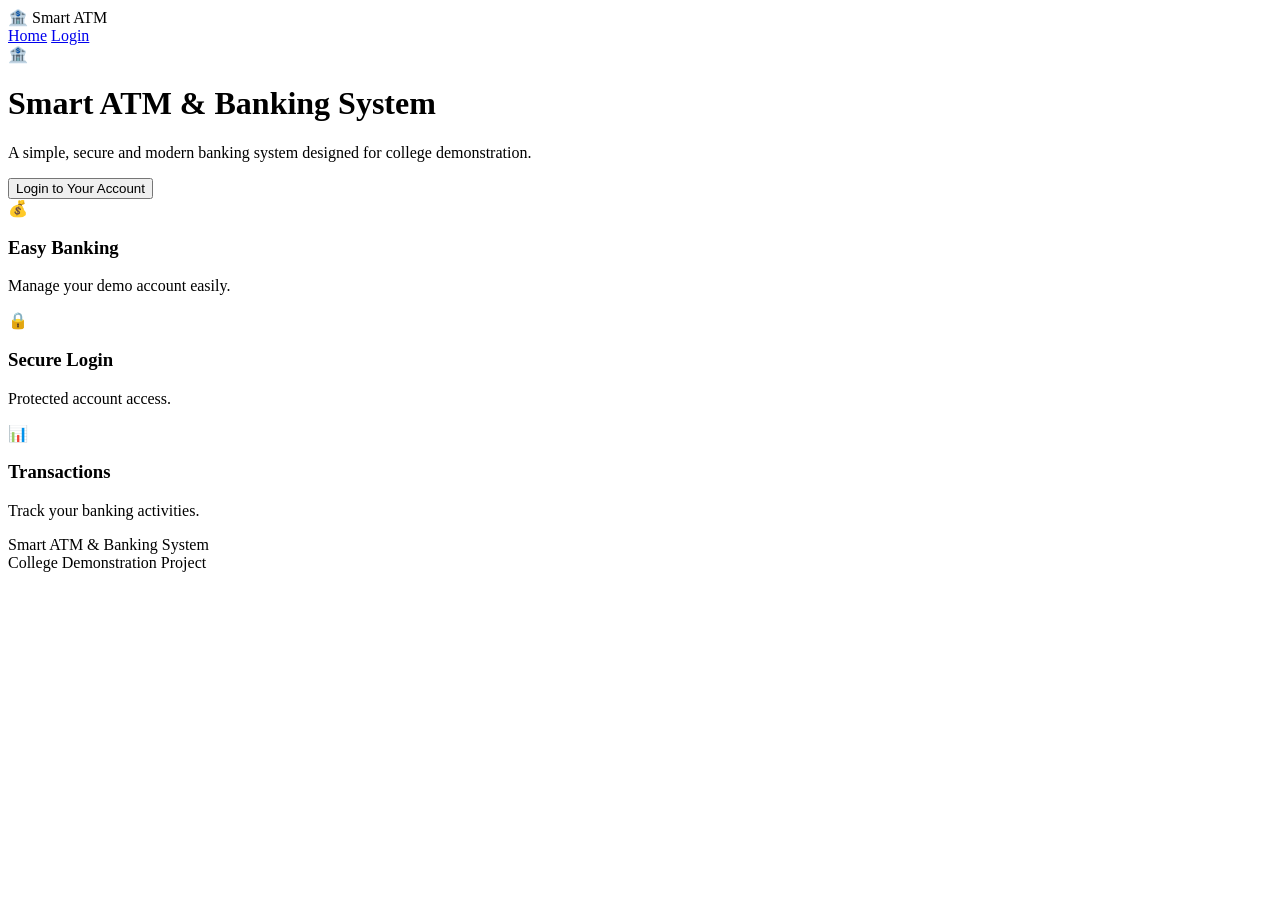
==== index.html @ d429cb69 "Add files via upload" ====
﻿<!DOCTYPE html>
<html>

<head>
    <title>Smart ATM & Banking System</title>

    <link rel="stylesheet" href="style.css">
</head>

<body class="home-page">

    <!-- NAVIGATION -->

    <nav class="home-navbar">

        <div class="logo">
            🏦 Smart ATM
        </div>

        <div class="home-links">
            <a href="index.html">Home</a>
            <a href="login.html">Login</a>
        </div>

    </nav>


    <!-- HERO SECTION -->

    <main class="home-hero">

        <div class="hero-content">

            <div class="hero-icon">
                🏦
            </div>

            <h1>
                Smart ATM & Banking System
            </h1>

            <p>
                A simple, secure and modern banking system
                designed for college demonstration.
            </p>

            <a href="login.html">
                <button class="hero-login-button">
                    Login to Your Account
                </button>
            </a>

        </div>


        <!-- FEATURES -->

        <div class="home-features">

            <div class="feature-card">
                <span>💰</span>
                <h3>Easy Banking</h3>
                <p>Manage your demo account easily.</p>
            </div>

            <div class="feature-card">
                <span>🔒</span>
                <h3>Secure Login</h3>
                <p>Protected account access.</p>
            </div>

            <div class="feature-card">
                <span>📊</span>
                <h3>Transactions</h3>
                <p>Track your banking activities.</p>
            </div>

        </div>

    </main>


    <!-- FOOTER -->

    <footer class="home-footer">

        Smart ATM & Banking System
        <br>

        College Demonstration Project

    </footer>

</body>

</html>
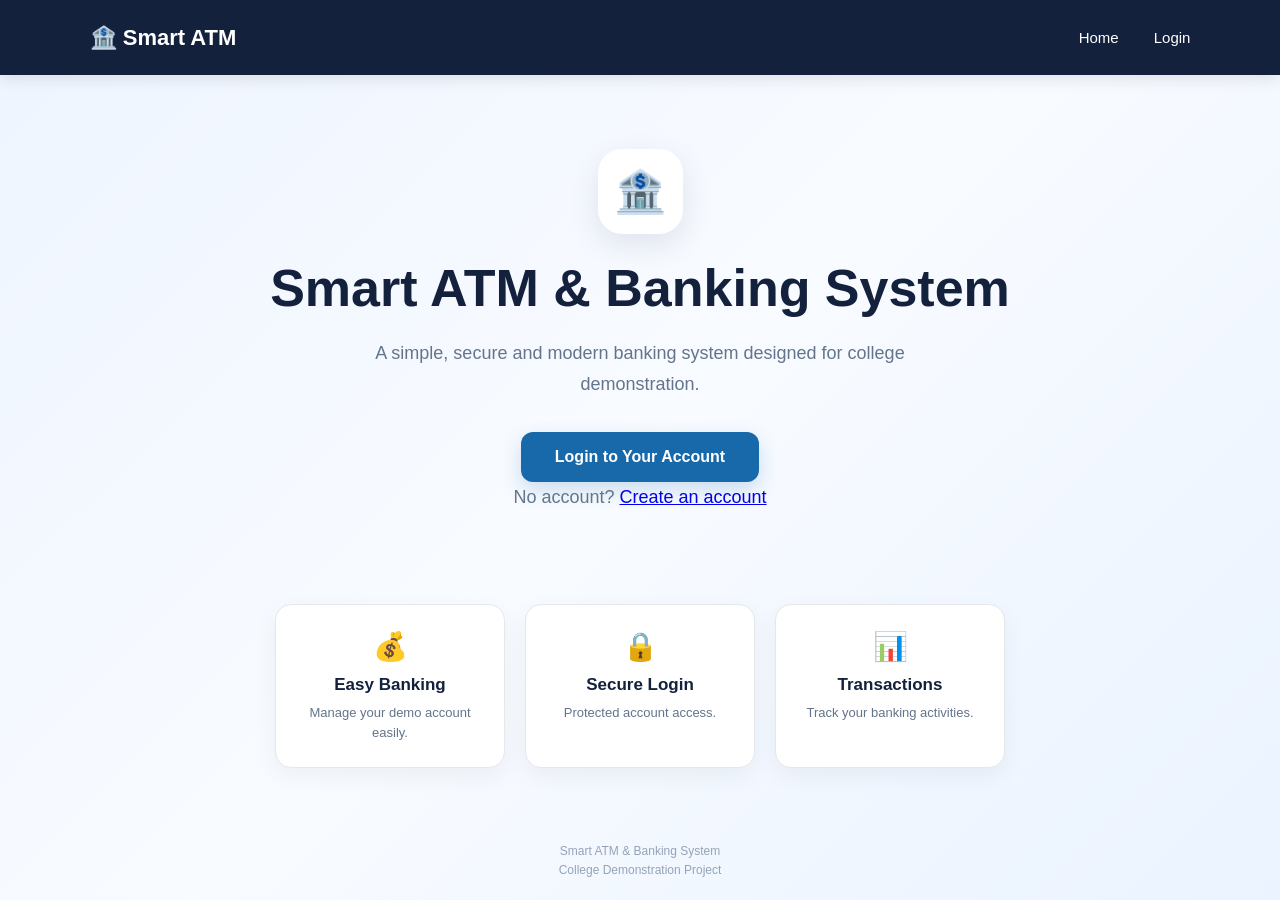
==== commit 7abd6d3c: "Update index.html" ====
--- a/index.html
+++ b/index.html
@@ -45,10 +45,15 @@
             </p>
 
             <a href="login.html">
-                <button class="hero-login-button">
-                    Login to Your Account
-                </button>
-            </a>
+    <button class="hero-login-button">
+        Login to Your Account
+    </button>
+</a>
+
+<p class="create-account-text">
+    No account?
+    <a href="create-account.html">Create an account</a>
+</p>
 
         </div>
 
@@ -93,4 +98,4 @@
 
 </body>
 
-</html>+</html>
--- a/style.css
+++ b/style.css
@@ -0,0 +1,849 @@
+﻿/* ================================
+   GLOBAL
+================================ */
+
+* {
+    margin: 0;
+    padding: 0;
+    box-sizing: border-box;
+}
+
+body {
+    font-family: "Segoe UI", Arial, sans-serif;
+    background: #f5f7fb;
+    color: #1e293b;
+}
+
+
+/* ================================
+   NAVBAR
+================================ */
+
+.navbar {
+    height: 72px;
+    background: #14213d;
+    color: white;
+    display: flex;
+    justify-content: space-between;
+    align-items: center;
+    padding: 0 40px;
+    box-shadow: 0 3px 12px rgba(0,0,0,0.08);
+}
+
+    .navbar h2 {
+        font-size: 24px;
+        font-weight: 700;
+    }
+
+    .navbar a {
+        color: white;
+        text-decoration: none;
+        margin-left: 28px;
+        font-size: 15px;
+    }
+
+        .navbar a:hover {
+            color: #8ecae6;
+        }
+
+
+/* ================================
+   MAIN LAYOUT
+================================ */
+
+.main-container {
+    display: flex;
+    min-height: calc(100vh - 72px);
+}
+
+
+/* ================================
+   SIDEBAR
+================================ */
+
+.sidebar {
+    width: 245px;
+    background: #ffffff;
+    padding: 30px 18px;
+    border-right: 1px solid #e5e7eb;
+}
+
+    .sidebar h3 {
+        color: #64748b;
+        font-size: 13px;
+        text-transform: uppercase;
+        letter-spacing: 1px;
+        margin-bottom: 20px;
+        padding-left: 12px;
+    }
+
+    .sidebar button {
+        width: 100%;
+        background: transparent;
+        color: #475569;
+        border: none;
+        text-align: left;
+        padding: 14px 16px;
+        margin-bottom: 8px;
+        border-radius: 10px;
+        cursor: pointer;
+        font-size: 15px;
+        transition: 0.2s;
+    }
+
+        .sidebar button:hover {
+            background: #eef6ff;
+            color: #1769aa;
+            transform: translateX(3px);
+        }
+
+
+/* ================================
+   CONTENT
+================================ */
+
+.content {
+    flex: 1;
+    padding: 45px;
+    background: #f5f7fb;
+}
+
+    .content h1 {
+        font-size: 32px;
+        color: #14213d;
+        margin-bottom: 10px;
+    }
+
+    .content > div > p {
+        color: #64748b;
+    }
+
+
+/* ================================
+   BALANCE CARD
+================================ */
+
+.balance-card {
+    width: 100%;
+    max-width: 750px;
+    margin-top: 30px;
+    padding: 35px;
+    background: linear-gradient( 135deg, #14213d, #2457a6 );
+    color: white;
+    border-radius: 20px;
+    box-shadow: 0 12px 30px rgba(20,33,61,0.20);
+}
+
+    .balance-card p {
+        color: #dbeafe;
+        margin-bottom: 12px;
+    }
+
+    .balance-card h1 {
+        color: white;
+        font-size: 40px;
+    }
+
+
+/* ================================
+   QUICK ACTIONS
+================================ */
+
+.quick-actions {
+    display: flex;
+    gap: 15px;
+    margin-top: 30px;
+    flex-wrap: wrap;
+}
+
+    .quick-actions button {
+        background: white;
+        color: #14213d;
+        border: 1px solid #e2e8f0;
+        padding: 15px 24px;
+        border-radius: 12px;
+        cursor: pointer;
+        font-size: 15px;
+        font-weight: 600;
+        transition: 0.2s;
+        box-shadow: 0 4px 12px rgba(0,0,0,0.05);
+    }
+
+        .quick-actions button:hover {
+            background: #1769aa;
+            color: white;
+            transform: translateY(-2px);
+        }
+
+
+/* ================================
+   OPERATION SCREENS
+================================ */
+
+.operation-screen {
+    display: none;
+    max-width: 850px;
+}
+
+    .operation-screen h1 {
+        font-size: 34px;
+        color: #14213d;
+        margin-bottom: 8px;
+    }
+
+
+/* ================================
+   OPERATION CARD
+================================ */
+
+.operation-card {
+    background: white;
+    max-width: 700px;
+    margin-top: 35px;
+    padding: 42px;
+    border-radius: 20px;
+    border: 1px solid #e5e7eb;
+    box-shadow: 0 10px 30px rgba(0,0,0,0.06);
+}
+
+    .operation-card h3 {
+        color: #64748b;
+        font-size: 14px;
+        margin-bottom: 8px;
+    }
+
+    .operation-card h2 {
+        color: #14213d;
+        font-size: 30px;
+        margin-bottom: 35px;
+    }
+
+
+    /* ================================
+   LABEL
+================================ */
+
+    .operation-card label {
+        display: block;
+        color: #334155;
+        font-weight: 600;
+        margin-bottom: 10px;
+    }
+
+
+    /* ================================
+   INPUT BOX
+================================ */
+
+    .operation-card input {
+        width: 100%;
+        height: 58px;
+        padding: 0 18px;
+        margin-bottom: 22px;
+        border: 2px solid #e2e8f0;
+        border-radius: 12px;
+        background: #f8fafc;
+        color: #1e293b;
+        font-size: 17px;
+        outline: none;
+        transition: 0.2s;
+    }
+
+        .operation-card input:focus {
+            border-color: #3b82f6;
+            background: white;
+            box-shadow: 0 0 0 4px rgba(59,130,246,0.10);
+        }
+
+        .operation-card input::placeholder {
+            color: #94a3b8;
+        }
+
+
+    /* ================================
+   OPERATION BUTTON
+================================ */
+
+    .operation-card button {
+        width: 100%;
+        height: 56px;
+        background: #1769aa;
+        color: white;
+        border: none;
+        border-radius: 12px;
+        font-size: 16px;
+        font-weight: 600;
+        cursor: pointer;
+        transition: 0.2s;
+    }
+
+        .operation-card button:hover {
+            background: #12558a;
+            transform: translateY(-1px);
+            box-shadow: 0 6px 15px rgba(23,105,170,0.20);
+        }
+
+
+/* ================================
+   MESSAGES
+================================ */
+
+#depositMessage,
+#withdrawMessage,
+#transferMessage {
+    margin-top: 18px;
+    font-weight: 600;
+    color: #1769aa;
+}
+
+
+/* ================================
+   TRANSACTION HISTORY
+================================ */
+
+.transaction-card {
+    background: white;
+    max-width: 850px;
+    margin-top: 30px;
+    padding: 25px;
+    border-radius: 18px;
+    border: 1px solid #e5e7eb;
+    box-shadow: 0 8px 25px rgba(0,0,0,0.05);
+}
+
+    .transaction-card ul {
+        list-style: none;
+        padding: 0;
+    }
+
+    .transaction-card li {
+        padding: 18px;
+        border-bottom: 1px solid #eef2f7;
+        color: #475569;
+    }
+
+        .transaction-card li:last-child {
+            border-bottom: none;
+        }
+
+
+/* ================================
+   MOBILE
+================================ */
+
+@media (max-width: 768px) {
+
+    .main-container {
+        flex-direction: column;
+    }
+
+    .sidebar {
+        width: 100%;
+        border-right: none;
+        border-bottom: 1px solid #e5e7eb;
+    }
+
+    .content {
+        padding: 25px;
+    }
+
+    .navbar {
+        padding: 0 20px;
+    }
+
+        .navbar a {
+            margin-left: 12px;
+        }
+
+    .operation-card {
+        padding: 25px;
+    }
+
+    .balance-card h1 {
+        font-size: 32px;
+    }
+}
+
+/* ================================
+   LOGIN PAGE
+================================ */
+
+.login-page {
+    min-height: 100vh;
+    display: flex;
+    justify-content: center;
+    align-items: center;
+    background: linear-gradient( 135deg, #eef5ff, #f8fbff );
+    padding: 20px;
+}
+
+
+/* LOGIN CARD */
+
+.login-container {
+    width: 100%;
+    max-width: 440px;
+    background: white;
+    padding: 45px;
+    border-radius: 22px;
+    text-align: center;
+    box-shadow: 0 15px 45px rgba(20, 33, 61, 0.12);
+    border: 1px solid #e5e7eb;
+}
+
+
+/* ICON */
+
+.login-icon {
+    width: 70px;
+    height: 70px;
+    margin: 0 auto 20px;
+    display: flex;
+    align-items: center;
+    justify-content: center;
+    background: #eef6ff;
+    border-radius: 18px;
+    font-size: 34px;
+}
+
+
+/* HEADING */
+
+.login-container h1 {
+    color: #14213d;
+    font-size: 30px;
+    margin-bottom: 8px;
+}
+
+
+/* DESCRIPTION */
+
+.login-container > p {
+    color: #64748b;
+    margin-bottom: 30px;
+    font-size: 15px;
+}
+
+
+/* LABEL */
+
+.login-container label {
+    display: block;
+    text-align: left;
+    color: #334155;
+    font-size: 14px;
+    font-weight: 600;
+    margin-bottom: 8px;
+}
+
+
+/* INPUT */
+
+.login-container input {
+    width: 100%;
+    height: 55px;
+    padding: 0 16px;
+    margin-bottom: 20px;
+    border: 2px solid #e2e8f0;
+    border-radius: 11px;
+    background: #f8fafc;
+    font-size: 16px;
+    outline: none;
+}
+
+
+    .login-container input:focus {
+        border-color: #3b82f6;
+        background: white;
+        box-shadow: 0 0 0 4px rgba(59,130,246,0.10);
+    }
+
+
+/* LOGIN BUTTON */
+
+.login-container button {
+    width: 100%;
+    height: 55px;
+    border: none;
+    border-radius: 11px;
+    background: #1769aa;
+    color: white;
+    font-size: 16px;
+    font-weight: 600;
+    cursor: pointer;
+    margin-top: 5px;
+}
+
+
+    .login-container button:hover {
+        background: #12558a;
+        transform: translateY(-1px);
+    }
+
+
+/* ERROR MESSAGE */
+
+#message {
+    margin-top: 15px;
+    color: #dc2626;
+    font-size: 14px;
+    font-weight: 600;
+}
+
+
+/* DEMO INFORMATION */
+
+.demo-info {
+    margin-top: 25px;
+    padding: 15px;
+    background: #f8fafc;
+    border-radius: 10px;
+    color: #64748b;
+    font-size: 13px;
+    line-height: 1.6;
+}
+/* ================================
+   HOME PAGE
+================================ */
+
+.home-page {
+    min-height: 100vh;
+    background: linear-gradient( 135deg, #eef5ff 0%, #f8fbff 50%, #eaf3ff 100% );
+    color: #14213d;
+    display: flex;
+    flex-direction: column;
+}
+
+
+/* ================================
+   HOME NAVBAR
+================================ */
+
+.home-navbar {
+    height: 75px;
+    width: 100%;
+    background: #14213d;
+    color: white;
+    display: flex;
+    align-items: center;
+    justify-content: space-between;
+    padding: 0 7%;
+    box-shadow: 0 4px 15px rgba(0,0,0,0.10);
+}
+
+
+.logo {
+    font-size: 22px;
+    font-weight: 700;
+}
+
+
+.home-links {
+    display: flex;
+    gap: 35px;
+}
+
+
+    .home-links a {
+        color: white;
+        text-decoration: none;
+        font-size: 15px;
+        font-weight: 500;
+        transition: 0.2s;
+    }
+
+
+        .home-links a:hover {
+            color: #8ecae6;
+        }
+
+
+/* ================================
+   HERO
+================================ */
+
+.home-hero {
+    flex: 1;
+    width: 100%;
+    display: flex;
+    flex-direction: column;
+    align-items: center;
+    justify-content: center;
+    text-align: center;
+    padding: 70px 20px 50px;
+}
+
+
+.hero-content {
+    max-width: 850px;
+}
+
+
+/* ICON */
+
+.hero-icon {
+    width: 85px;
+    height: 85px;
+    margin: 0 auto 25px;
+    display: flex;
+    align-items: center;
+    justify-content: center;
+    background: white;
+    border-radius: 24px;
+    font-size: 42px;
+    box-shadow: 0 10px 30px rgba(20,33,61,0.10);
+}
+
+
+/* HEADING */
+
+.hero-content h1 {
+    font-size: 52px;
+    line-height: 1.15;
+    color: #14213d;
+    margin-bottom: 20px;
+}
+
+
+/* DESCRIPTION */
+
+.hero-content p {
+    max-width: 650px;
+    margin: 0 auto 32px;
+    color: #64748b;
+    font-size: 18px;
+    line-height: 1.7;
+}
+
+
+/* LOGIN BUTTON */
+
+.hero-login-button {
+    padding: 16px 34px;
+    background: #1769aa;
+    color: white;
+    border: none;
+    border-radius: 12px;
+    font-size: 16px;
+    font-weight: 600;
+    cursor: pointer;
+    box-shadow: 0 8px 20px rgba(23,105,170,0.20);
+    transition: 0.2s;
+}
+
+
+    .hero-login-button:hover {
+        background: #12558a;
+        transform: translateY(-2px);
+        box-shadow: 0 12px 25px rgba(23,105,170,0.25);
+    }
+
+
+/* ================================
+   FEATURE CARDS
+================================ */
+
+.home-features {
+    display: flex;
+    justify-content: center;
+    gap: 20px;
+    margin-top: 60px;
+    flex-wrap: wrap;
+}
+
+
+.feature-card {
+    width: 230px;
+    background: white;
+    padding: 25px 20px;
+    border-radius: 16px;
+    border: 1px solid #e5e7eb;
+    box-shadow: 0 8px 25px rgba(0,0,0,0.05);
+    transition: 0.2s;
+}
+
+
+    .feature-card:hover {
+        transform: translateY(-5px);
+        box-shadow: 0 12px 30px rgba(0,0,0,0.08);
+    }
+
+
+    .feature-card span {
+        font-size: 28px;
+    }
+
+
+    .feature-card h3 {
+        margin: 12px 0 8px;
+        color: #14213d;
+        font-size: 17px;
+    }
+
+
+    .feature-card p {
+        color: #64748b;
+        font-size: 13px;
+        line-height: 1.5;
+        margin: 0;
+    }
+
+
+/* ================================
+   FOOTER
+================================ */
+
+.home-footer {
+    text-align: center;
+    padding: 20px;
+    color: #94a3b8;
+    font-size: 12px;
+    line-height: 1.6;
+}
+
+
+/* ================================
+   MOBILE HOME PAGE
+================================ */
+
+@media (max-width: 768px) {
+
+    .home-navbar {
+        padding: 0 20px;
+    }
+
+    .hero-content h1 {
+        font-size: 36px;
+    }
+
+    .hero-content p {
+        font-size: 16px;
+    }
+
+    .home-links {
+        gap: 15px;
+    }
+
+    .feature-card {
+        width: 100%;
+        max-width: 320px;
+    }
+}
+/* ================================
+   RECEIPT SECTION
+================================ */
+
+.receipt-section {
+    display: none;
+    max-width: 650px;
+    margin-top: 30px;
+    background: white;
+    padding: 30px;
+    border-radius: 15px;
+    box-shadow: 0 5px 20px rgba(0,0,0,0.08);
+}
+
+.receipt-section > h2 {
+    color: #14213d;
+    margin-bottom: 20px;
+}
+
+
+/* Receipt Paper */
+
+.receipt {
+    max-width: 500px;
+    margin: 20px auto;
+    padding: 30px;
+    background: #ffffff;
+    border: 1px dashed #94a3b8;
+    border-radius: 8px;
+    font-family: Arial, sans-serif;
+    color: #14213d;
+}
+
+.receipt h2 {
+    text-align: center;
+    margin-bottom: 8px;
+}
+
+.receipt-title {
+    text-align: center;
+    font-size: 14px;
+    font-weight: bold;
+    color: #64748b;
+    letter-spacing: 1px;
+}
+
+.receipt hr {
+    border: none;
+    border-top: 1px dashed #cbd5e1;
+    margin: 18px 0;
+}
+
+.receipt p {
+    display: flex;
+    justify-content: space-between;
+    gap: 20px;
+    margin: 12px 0;
+    font-size: 14px;
+}
+
+.receipt p strong {
+    color: #334155;
+}
+
+.receipt h3 {
+    text-align: center;
+    color: #15803d;
+    margin-top: 20px;
+}
+
+.demo-note {
+    display: block !important;
+    text-align: center !important;
+    color: #94a3b8 !important;
+    font-size: 11px !important;
+    margin-top: 20px !important;
+}
+
+
+/* Print / Save Button */
+
+.receipt-button {
+    display: block;
+    width: 100%;
+    max-width: 500px;
+    margin: 20px auto 0;
+    padding: 14px;
+    border: none;
+    border-radius: 10px;
+    background: #1769aa;
+    color: white;
+    font-size: 15px;
+    font-weight: 600;
+    cursor: pointer;
+}
+
+.receipt-button:hover {
+    background: #12558a;
+}
+
+
+/* Mobile */
+
+@media (max-width: 768px) {
+
+    .receipt-section {
+        padding: 20px;
+    }
+
+    .receipt {
+        padding: 20px;
+    }
+
+    .receipt p {
+        font-size: 13px;
+    }
+
+}
